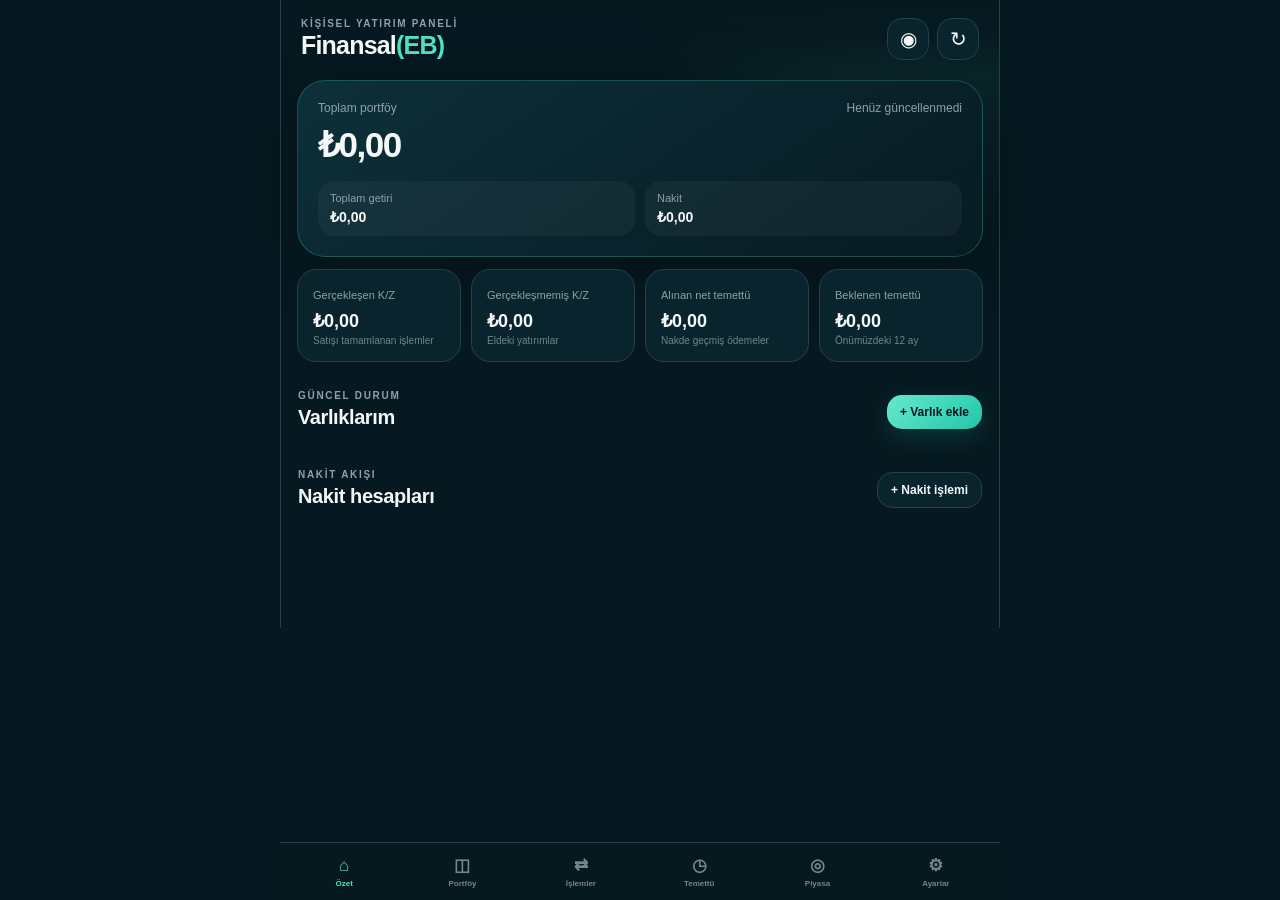
==== index.html @ a69c4a5e "FinansalEB v0.3.0 işlem ve temettü düzeltmesi FinansalEB v0.3.0 işlem ve temettü düzeltmesi" ====
<!doctype html>
<html lang="tr">
<head>
  <meta charset="utf-8">
  <meta name="viewport" content="width=device-width,initial-scale=1,viewport-fit=cover,user-scalable=no">
  <meta name="theme-color" content="#071c24">
  <meta name="description" content="Kişisel, Türkçe yatırım ve temettü takip uygulaması">
  <title>Finansal(EB)</title>
  <link rel="stylesheet" href="styles.css">
</head>
<body>
  <header class="topbar">
    <div>
      <div class="eyebrow">KİŞİSEL YATIRIM PANELİ</div>
      <h1>Finansal<span>(EB)</span></h1>
    </div>
    <div class="top-actions">
      <button class="icon-button" id="privacyBtn" aria-label="Tutarları gizle">◉</button>
      <button class="icon-button" id="refreshBtn" aria-label="Verileri yenile">↻</button>
    </div>
  </header>

  <div id="migrationBanner" class="banner warning hidden"></div>
  <div id="statusBanner" class="banner hidden"></div>

  <main id="appMain">
    <section class="view active" data-view="dashboard">
      <div class="hero-card">
        <div class="hero-head"><span>Toplam portföy</span><span id="lastUpdate">Henüz güncellenmedi</span></div>
        <div class="hero-value money" id="totalPortfolio">₺0,00</div>
        <div class="hero-meta">
          <div><span>Toplam getiri</span><strong class="money" id="totalReturn">₺0,00</strong></div>
          <div><span>Nakit</span><strong class="money" id="cashTotal">₺0,00</strong></div>
        </div>
      </div>

      <div class="metric-grid">
        <article class="metric"><span>Gerçekleşen K/Z</span><strong class="money" id="realizedPnl">₺0,00</strong><small>Satışı tamamlanan işlemler</small></article>
        <article class="metric"><span>Gerçekleşmemiş K/Z</span><strong class="money" id="unrealizedPnl">₺0,00</strong><small>Eldeki yatırımlar</small></article>
        <article class="metric"><span>Alınan net temettü</span><strong class="money" id="receivedDividend">₺0,00</strong><small>Nakde geçmiş ödemeler</small></article>
        <article class="metric"><span>Beklenen temettü</span><strong class="money" id="expectedDividend">₺0,00</strong><small>Önümüzdeki 12 ay</small></article>
      </div>

      <div class="section-head"><div><span class="eyebrow">GÜNCEL DURUM</span><h2>Varlıklarım</h2></div><button class="primary small" data-action="add-instrument">+ Varlık ekle</button></div>
      <div id="dashboardAssets" class="card-list"></div>

      <div class="section-head"><div><span class="eyebrow">NAKİT AKIŞI</span><h2>Nakit hesapları</h2></div><button class="ghost small" data-action="cash-transaction">+ Nakit işlemi</button></div>
      <div id="cashCards" class="cash-grid"></div>
    </section>

    <section class="view" data-view="portfolio">
      <div class="section-head sticky-head"><div><span class="eyebrow">PORTFÖY</span><h2>Yatırımlar</h2></div><button class="primary small" data-action="add-instrument">+ Ekle</button></div>
      <div class="segmented" id="portfolioFilter">
        <button class="active" data-filter="ALL">Tümü</button><button data-filter="BIST">BIST</button><button data-filter="US">ABD/ETF</button><button data-filter="TEFAS">Fon</button><button data-filter="OTHER">Diğer</button>
      </div>
      <div id="portfolioList" class="portfolio-list"></div>
      <div class="report-card">
        <h3>Portföy röntgeni</h3>
        <div id="allocationBars" class="bars"></div>
      </div>
    </section>

    <section class="view" data-view="transactions">
      <div class="section-head sticky-head"><div><span class="eyebrow">İŞLEM DEFTERİ</span><h2>Alış, satış ve nakit</h2></div><button class="primary small" data-action="new-transaction">+ İşlem</button></div>
      <div class="metric-grid compact">
        <article class="metric"><span>Toplam satış</span><strong class="money" id="sellTurnover">₺0,00</strong></article>
        <article class="metric"><span>Gerçekleşen K/Z</span><strong class="money" id="txRealizedPnl">₺0,00</strong></article>
        <article class="metric"><span>Komisyonlar</span><strong class="money" id="totalCommissions">₺0,00</strong></article>
        <article class="metric"><span>Temettü nakit girişi</span><strong class="money" id="txDividend">₺0,00</strong></article>
      </div>
      <div class="segmented" id="transactionFilter"><button class="active" data-filter="ALL">Tümü</button><button data-filter="BUY">Alış</button><button data-filter="SELL">Satış</button><button data-filter="DIVIDEND">Temettü</button><button data-filter="CASH">Nakit</button></div>
      <div id="transactionList" class="timeline"></div>
    </section>

    <section class="view" data-view="dividends">
      <div class="section-head sticky-head"><div><span class="eyebrow">TEMETTÜ MERKEZİ</span><h2>Hak ediş ve ödemeler</h2></div><button class="primary small" data-action="add-dividend">+ Temettü</button></div>
      <div class="notice-card">
        <strong>Yeni güvenli hesaplama</strong>
        <p>Bir ödeme yalnızca hak kullanım tarihinden önce elde bulunan pay, doğrulanmış ödeme tarihi ve tekil olay kaydı birlikte varsa “alındı” sayılır.</p>
      </div>
      <div class="metric-grid compact">
        <article class="metric"><span>Bu yıl alınan</span><strong class="money" id="divYearReceived">₺0,00</strong></article>
        <article class="metric"><span>12 ay beklenen</span><strong class="money" id="divNext12">₺0,00</strong></article>
        <article class="metric"><span>Hak edilmedi</span><strong id="divNotEntitled">0 olay</strong></article>
        <article class="metric"><span>Kontrol gereken</span><strong id="divNeedsReview">0 olay</strong></article>
      </div>
      <div class="segmented" id="dividendFilter"><button class="active" data-filter="ALL">Tümü</button><button data-filter="RECEIVED">Alınan</button><button data-filter="UPCOMING">Yaklaşan</button><button data-filter="NOT_ENTITLED">Hak edilmedi</button><button data-filter="ESTIMATED">Tahmini</button></div>
      <div id="dividendList" class="event-list"></div>
    </section>

    <section class="view" data-view="market">
      <div class="section-head sticky-head"><div><span class="eyebrow">PİYASA VE GÖRÜŞLER</span><h2>Gündem</h2></div><button class="ghost small" id="newsRefresh">↻ Yenile</button></div>
      <div class="segmented two-row" id="marketTabs"><button class="active" data-market="portfolio">Portföyüm</button><button data-market="market">Piyasa</button><button data-market="dividend">Temettü/KAP</button><button data-market="writers">Yazılar</button><button data-market="portfolios">Açık portföyler</button></div>
      <div id="marketInfo" class="source-note"></div>
      <div id="newsList" class="news-list"></div>
      <div id="publicPortfolioPanel" class="hidden">
        <div class="notice-card"><strong>Kamuya açık örnek portföyler</strong><p>Bu bölüm gerçek zamanlı portföy değildir. Yalnızca resmî kamu bildirimlerinden alınan, gecikmeli ve kapsamı sınırlı veriyi gösterir; yatırım tavsiyesi değildir.</p></div>
        <div id="managerCards" class="manager-grid"></div>
        <div id="managerHoldings" class="holdings-table"></div>
      </div>
    </section>

    <section class="view" data-view="settings">
      <div class="section-head"><div><span class="eyebrow">AYARLAR</span><h2>Uygulama ve veriler</h2></div></div>
      <div class="settings-card">
        <label>Rapor para birimi<select id="baseCurrency"><option>TRY</option><option>USD</option><option>EUR</option><option>GBP</option></select></label>
        <label class="switch-row"><span><strong>Temettüyü otomatik nakde aktar</strong><small>Yalnız doğrulanmış ödeme ve hak ediş varsa</small></span><input id="autoPostDividends" type="checkbox"></label>
        <label class="switch-row"><span><strong>Tutarları gizle</strong><small>Uygulama ve widget gizlilik modu</small></span><input id="privacyMode" type="checkbox"></label>
        <label>Web/PWA kişisel sunucu adresi<input id="apiBaseUrl" placeholder="https://alanadiniz.com/finansaleb"></label>
      </div>
      <div class="settings-card">
        <h3>Yedekleme</h3>
        <p>Veriler cihazda saklanır. APK kaldırılmadan önce yedek alın.</p>
        <div class="button-row"><button class="primary" id="exportBtn">JSON yedeği al</button><label class="ghost file-label">Yedeği geri yükle<input type="file" id="importInput" accept="application/json,.json"></label></div>
      </div>
      <div class="settings-card danger-zone"><h3>Bakım</h3><button class="ghost" id="runMigrationReview">Eski alış tarihlerini kontrol et</button><button class="danger" id="resetBtn">Tüm verileri sıfırla</button></div>
      <div class="source-note"><strong>Finansal(EB) v0.3.0</strong><br>Portföy verileri cihazında tutulur. Fiyat, haber ve kamu bildirimi sorgularında yalnız sembol veya arama ifadesi dış kaynağa gönderilir.</div>
    </section>
  </main>

  <nav class="bottom-nav">
    <button class="active" data-nav="dashboard"><span>⌂</span>Özet</button>
    <button data-nav="portfolio"><span>◫</span>Portföy</button>
    <button data-nav="transactions"><span>⇄</span>İşlemler</button>
    <button data-nav="dividends"><span>◷</span>Temettü</button>
    <button data-nav="market"><span>◎</span>Piyasa</button>
    <button data-nav="settings"><span>⚙</span>Ayarlar</button>
  </nav>

  <div class="modal-backdrop hidden" id="modalBackdrop">
    <div class="modal-sheet" role="dialog" aria-modal="true">
      <div class="modal-handle"></div>
      <div id="modalContent"></div>
    </div>
  </div>
  <div id="toast" class="toast hidden"></div>

  <script src="ledger.js"></script>
  <script src="data.js"></script>
  <script src="app.js"></script>
</body>
</html>
---- styles.css ----
:root{--bg:#061920;--surface:#0a242d;--surface2:#0e2c36;--line:#23414b;--text:#f5f8f9;--muted:#8ca2aa;--accent:#4fe0c1;--accent2:#24bda3;--positive:#54dc9f;--negative:#ff7a87;--warning:#ffc96b;--shadow:0 18px 50px rgba(0,0,0,.28);--radius:22px;--safe-bottom:env(safe-area-inset-bottom,0px)}*{box-sizing:border-box}html,body{margin:0;min-height:100%;background:var(--bg);color:var(--text);font-family:Inter,ui-sans-serif,-apple-system,BlinkMacSystemFont,"Segoe UI",sans-serif}body{padding-bottom:calc(80px + var(--safe-bottom));background:radial-gradient(circle at 90% -10%,rgba(79,224,193,.11),transparent 32%),var(--bg)}button,input,select,textarea{font:inherit}button{cursor:pointer}.hidden{display:none!important}.topbar{position:sticky;top:0;z-index:20;display:flex;align-items:center;justify-content:space-between;padding:18px 20px 12px;background:linear-gradient(180deg,rgba(6,25,32,.98),rgba(6,25,32,.89),transparent);backdrop-filter:blur(14px)}.topbar h1{margin:2px 0 0;font-size:25px;letter-spacing:-.8px}.topbar h1 span{color:var(--accent)}.eyebrow{font-size:10px;letter-spacing:1.7px;color:var(--muted);font-weight:800}.top-actions{display:flex;gap:8px}.icon-button{width:42px;height:42px;border:1px solid var(--line);border-radius:15px;background:var(--surface);color:var(--text);font-size:20px}.banner{margin:0 16px 12px;padding:13px 15px;border:1px solid var(--line);border-radius:15px;background:var(--surface2);font-size:13px;line-height:1.45}.banner.warning{border-color:rgba(255,201,107,.45);background:rgba(255,201,107,.1);color:#ffe1a7}.view{display:none;padding:8px 16px 28px;animation:fade .18s ease}.view.active{display:block}@keyframes fade{from{opacity:.4;transform:translateY(4px)}to{opacity:1;transform:none}}.hero-card{padding:20px;border:1px solid rgba(79,224,193,.24);border-radius:28px;background:linear-gradient(145deg,#0d303a,#09222b 62%,#071b22);box-shadow:var(--shadow)}.hero-head{display:flex;justify-content:space-between;color:var(--muted);font-size:12px}.hero-value{font-size:35px;font-weight:850;letter-spacing:-1.5px;margin:10px 0 16px}.hero-meta{display:grid;grid-template-columns:1fr 1fr;gap:10px}.hero-meta div{padding:11px 12px;border-radius:16px;background:rgba(255,255,255,.04);display:flex;flex-direction:column;gap:5px}.hero-meta span,.metric span{font-size:11px;color:var(--muted)}.hero-meta strong{font-size:14px}.metric-grid{display:grid;grid-template-columns:1fr 1fr;gap:10px;margin:12px 0 22px}.metric{min-width:0;padding:15px;border:1px solid var(--line);border-radius:19px;background:var(--surface)}.metric strong{display:block;margin:7px 0 3px;font-size:18px;overflow:hidden;text-overflow:ellipsis}.metric small{display:block;color:#6f858d;font-size:10px}.metric-grid.compact .metric{padding:13px}.metric-grid.compact .metric strong{font-size:15px}.section-head{display:flex;align-items:flex-end;justify-content:space-between;gap:12px;margin:23px 1px 12px}.section-head h2{font-size:20px;margin:3px 0 0;letter-spacing:-.4px}.sticky-head{position:sticky;top:73px;z-index:10;padding:10px 0 7px;background:linear-gradient(180deg,var(--bg) 75%,transparent)}button.primary,.primary{border:0;border-radius:15px;padding:13px 17px;background:linear-gradient(135deg,#65e9ce,#23c6aa);color:#05181d;font-weight:850;box-shadow:0 8px 24px rgba(36,189,163,.18)}button.ghost,.ghost{border:1px solid var(--line);border-radius:15px;padding:12px 16px;background:var(--surface);color:var(--text);font-weight:750}.small{padding:10px 13px!important;font-size:12px}.danger{border:1px solid rgba(255,122,135,.4);border-radius:15px;padding:12px 16px;background:rgba(255,122,135,.08);color:#ff9aa4;font-weight:750}.card-list,.portfolio-list,.timeline,.event-list,.news-list{display:flex;flex-direction:column;gap:10px}.empty{padding:28px 18px;text-align:center;border:1px dashed var(--line);border-radius:21px;color:var(--muted)}.asset-card,.transaction-card,.event-card,.news-card,.settings-card,.report-card,.notice-card{border:1px solid var(--line);border-radius:20px;background:var(--surface);padding:15px}.asset-top,.transaction-top,.event-top,.news-top{display:flex;align-items:flex-start;justify-content:space-between;gap:12px}.symbol-badge{min-width:45px;height:45px;border-radius:15px;background:rgba(79,224,193,.11);border:1px solid rgba(79,224,193,.18);display:grid;place-items:center;color:var(--accent);font-weight:900}.asset-identity{display:flex;gap:11px;min-width:0}.asset-identity h3,.event-card h3,.transaction-card h3,.news-card h3{margin:1px 0 4px;font-size:15px}.asset-identity p,.event-card p,.transaction-card p,.news-card p{margin:0;color:var(--muted);font-size:11px;line-height:1.4}.asset-value{text-align:right}.asset-value strong{display:block;font-size:16px}.asset-value small{font-size:11px}.asset-stats{display:grid;grid-template-columns:repeat(3,1fr);gap:8px;margin-top:13px}.asset-stats div{padding:9px;border-radius:13px;background:rgba(255,255,255,.035)}.asset-stats span{display:block;color:var(--muted);font-size:9px}.asset-stats strong{display:block;margin-top:4px;font-size:12px}.asset-actions{display:flex;gap:8px;margin-top:12px}.asset-actions button{flex:1;border:1px solid var(--line);background:#0b2933;color:var(--text);padding:9px;border-radius:12px;font-weight:750;font-size:11px}.asset-actions button.sell{border-color:rgba(255,122,135,.25);color:#ff9aa4}.positive{color:var(--positive)!important}.negative{color:var(--negative)!important}.muted{color:var(--muted)!important}.segmented{display:flex;gap:6px;overflow:auto;padding:2px 0 12px;scrollbar-width:none}.segmented::-webkit-scrollbar{display:none}.segmented button{white-space:nowrap;border:1px solid var(--line);border-radius:999px;padding:9px 13px;background:transparent;color:var(--muted);font-size:11px;font-weight:750}.segmented button.active{background:var(--accent);border-color:var(--accent);color:#052027}.two-row{flex-wrap:wrap;overflow:visible}.cash-grid{display:grid;grid-template-columns:repeat(2,1fr);gap:9px}.cash-card{padding:13px;border:1px solid var(--line);border-radius:18px;background:var(--surface)}.cash-card span{font-size:10px;color:var(--muted)}.cash-card strong{display:block;margin-top:7px}.report-card{margin-top:18px}.report-card h3,.settings-card h3{margin:0 0 14px;font-size:16px}.bars{display:flex;flex-direction:column;gap:11px}.bar-row{display:grid;grid-template-columns:85px 1fr 45px;align-items:center;gap:9px;font-size:11px}.bar-track{height:8px;border-radius:999px;background:#15333d;overflow:hidden}.bar-fill{height:100%;border-radius:999px;background:linear-gradient(90deg,var(--accent2),var(--accent));min-width:2px}.transaction-card,.event-card{position:relative;padding-left:17px}.transaction-card:before,.event-card:before{content:"";position:absolute;left:0;top:16px;bottom:16px;width:3px;border-radius:4px;background:var(--accent)}.transaction-card.sell:before{background:var(--negative)}.transaction-card.dividend:before{background:var(--warning)}.tx-amount{text-align:right}.tx-amount strong{display:block}.tx-amount small{color:var(--muted)}.tag-row{display:flex;flex-wrap:wrap;gap:6px;margin-top:11px}.tag{display:inline-flex;padding:5px 8px;border-radius:999px;background:rgba(255,255,255,.05);color:var(--muted);font-size:9px;font-weight:750}.tag.good{background:rgba(84,220,159,.1);color:var(--positive)}.tag.bad{background:rgba(255,122,135,.1);color:#ff9aa4}.tag.warn{background:rgba(255,201,107,.1);color:var(--warning)}.card-menu{border:0;background:transparent;color:var(--muted);font-size:18px}.notice-card{margin-bottom:12px;background:linear-gradient(145deg,rgba(79,224,193,.09),rgba(10,36,45,.9))}.notice-card strong{color:var(--accent)}.notice-card p,.source-note{color:var(--muted);font-size:11px;line-height:1.55}.event-grid{display:grid;grid-template-columns:repeat(2,1fr);gap:8px;margin-top:12px}.event-grid div{padding:9px;background:rgba(255,255,255,.035);border-radius:12px}.event-grid span{display:block;color:var(--muted);font-size:9px}.event-grid strong{display:block;margin-top:4px;font-size:12px}.news-card{padding:14px}.news-card h3{line-height:1.4}.news-top small{color:var(--muted);white-space:nowrap}.news-card .source-link{display:inline-flex;margin-top:10px;color:var(--accent);font-size:11px;font-weight:800}.source-note{padding:11px 13px;border:1px solid var(--line);border-radius:14px;background:rgba(255,255,255,.025);margin-bottom:12px}.manager-grid{display:grid;grid-template-columns:1fr 1fr;gap:9px}.manager-card{border:1px solid var(--line);border-radius:18px;background:var(--surface);padding:13px;text-align:left;color:var(--text)}.manager-card strong{display:block}.manager-card small{display:block;color:var(--muted);margin-top:5px}.holdings-table{margin-top:12px}.holding-row{display:grid;grid-template-columns:1fr auto;gap:10px;padding:11px 2px;border-bottom:1px solid rgba(35,65,75,.65)}.holding-row strong{display:block;font-size:12px}.holding-row small{display:block;color:var(--muted);font-size:9px;margin-top:3px}.holding-row div:last-child{text-align:right}.settings-card{margin-bottom:12px}.settings-card label{display:block;color:var(--muted);font-size:11px;margin-bottom:13px}.settings-card input:not([type=checkbox]),.settings-card select{width:100%;margin-top:7px}.switch-row{display:flex!important;align-items:center;justify-content:space-between;gap:14px}.switch-row span{display:flex;flex-direction:column}.switch-row strong{color:var(--text);font-size:12px}.switch-row small{margin-top:3px}.switch-row input{width:22px;height:22px;accent-color:var(--accent)}.button-row{display:flex;gap:9px;flex-wrap:wrap}.file-label{display:inline-flex;align-items:center}.file-label input{display:none}.danger-zone{display:flex;flex-direction:column;gap:9px}input,select,textarea{border:1px solid var(--line);border-radius:15px;background:#08212a;color:var(--text);padding:13px 14px;outline:none}input:focus,select:focus,textarea:focus{border-color:rgba(79,224,193,.7);box-shadow:0 0 0 3px rgba(79,224,193,.08)}select option{background:#08212a}.bottom-nav{position:fixed;z-index:30;left:0;right:0;bottom:0;display:grid;grid-template-columns:repeat(6,1fr);padding:8px 5px calc(8px + var(--safe-bottom));border-top:1px solid var(--line);background:rgba(6,25,32,.96);backdrop-filter:blur(18px)}.bottom-nav button{border:0;background:transparent;color:#71868e;font-size:8px;font-weight:750;padding:4px 1px}.bottom-nav button span{display:block;font-size:17px;margin-bottom:3px}.bottom-nav button.active{color:var(--accent)}.modal-backdrop{position:fixed;z-index:100;inset:0;background:rgba(0,0,0,.62);display:flex;align-items:flex-end;backdrop-filter:blur(5px)}.modal-sheet{width:100%;max-height:92vh;overflow:auto;padding:10px 20px calc(22px + var(--safe-bottom));border:1px solid #254650;border-bottom:0;border-radius:31px 31px 0 0;background:#071e27;box-shadow:0 -20px 70px rgba(0,0,0,.5)}.modal-handle{width:68px;height:5px;border-radius:10px;background:#36535d;margin:1px auto 16px}.modal-title{display:flex;align-items:center;justify-content:space-between;margin-bottom:15px}.modal-title h2{margin:0;font-size:23px}.modal-title button{border:0;background:transparent;color:var(--muted);font-size:24px}.form-grid{display:grid;grid-template-columns:1fr 1fr;gap:12px}.form-grid .full{grid-column:1/-1}.form-grid label{color:var(--muted);font-size:11px;font-weight:700}.form-grid input,.form-grid select,.form-grid textarea{display:block;width:100%;margin-top:7px}.form-note{grid-column:1/-1;color:var(--muted);font-size:10px;line-height:1.45}.modal-actions{display:flex;gap:10px;margin-top:20px}.modal-actions button{flex:1}.search-results{display:flex;flex-direction:column;gap:8px;max-height:270px;overflow:auto;margin-top:12px}.search-result{display:flex;justify-content:space-between;gap:12px;text-align:left;border:1px solid var(--line);border-radius:15px;background:var(--surface);color:var(--text);padding:12px}.search-result strong{display:block}.search-result small{color:var(--muted)}.toast{position:fixed;z-index:200;left:18px;right:18px;bottom:calc(88px + var(--safe-bottom));padding:13px 15px;border-radius:15px;background:#dffcf5;color:#06221d;font-size:12px;font-weight:750;box-shadow:var(--shadow)}.toast.error{background:#ffd9dd;color:#4b0b12}.privacy .money{filter:blur(8px);user-select:none}.privacy .money:hover{filter:blur(6px)}@media(min-width:720px){body{max-width:720px;margin:0 auto;border-left:1px solid var(--line);border-right:1px solid var(--line)}.bottom-nav{max-width:720px;margin:auto}.modal-sheet{max-width:720px;margin:auto}.metric-grid{grid-template-columns:repeat(4,1fr)}.cash-grid{grid-template-columns:repeat(4,1fr)}}
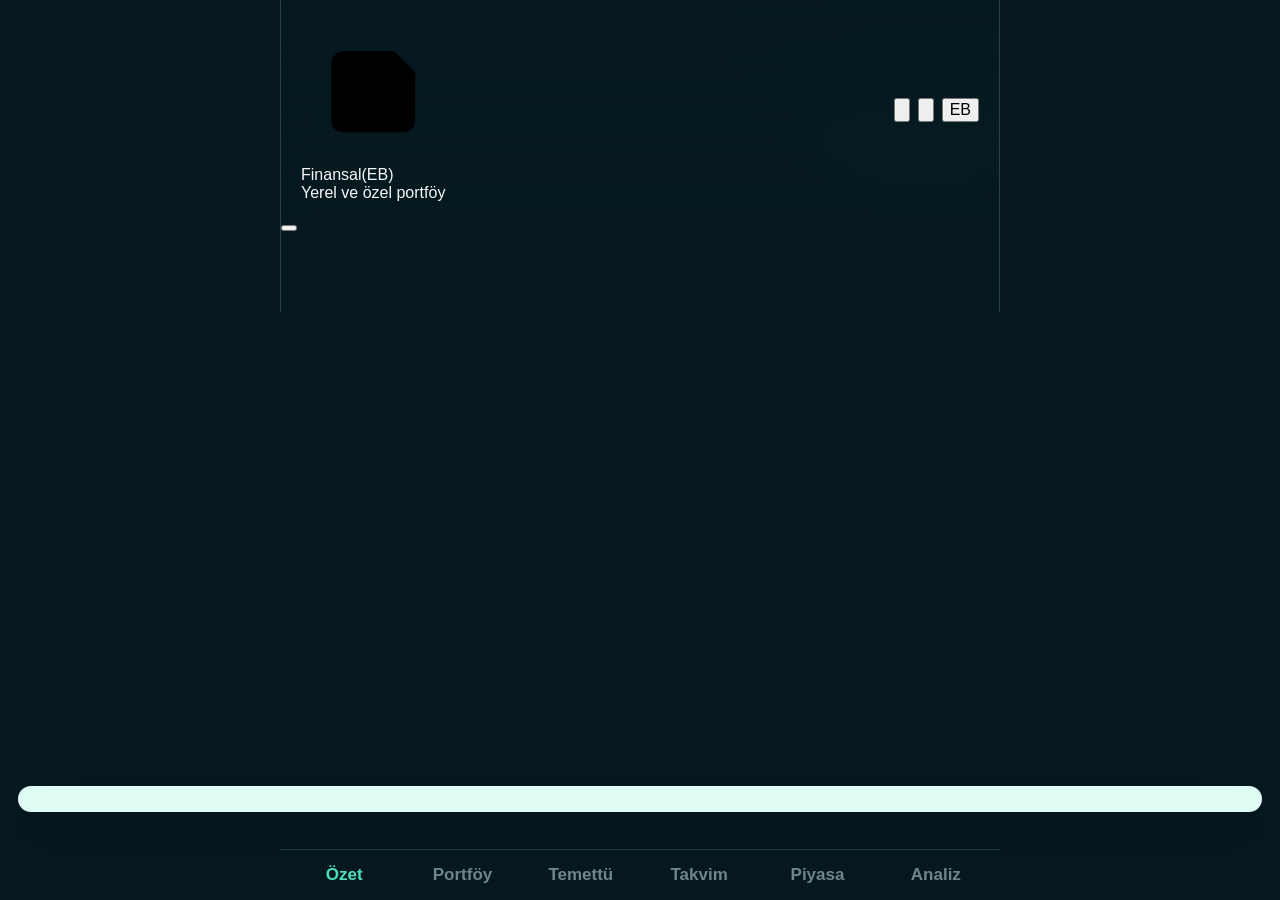
==== commit dde3da62: "FinansalEB-v0.3.0 FinansalEB-v0.3.0" ====
--- a/index.html
+++ b/index.html
@@ -3,140 +3,50 @@
 <head>
   <meta charset="utf-8">
   <meta name="viewport" content="width=device-width,initial-scale=1,viewport-fit=cover,user-scalable=no">
-  <meta name="theme-color" content="#071c24">
-  <meta name="description" content="Kişisel, Türkçe yatırım ve temettü takip uygulaması">
+  <meta name="theme-color" content="#07131b">
+  <meta name="apple-mobile-web-app-capable" content="yes">
+  <meta name="apple-mobile-web-app-status-bar-style" content="black-translucent">
   <title>Finansal(EB)</title>
+  <link rel="manifest" href="manifest.webmanifest">
+  <link rel="icon" href="icon-192.png">
   <link rel="stylesheet" href="styles.css">
 </head>
 <body>
-  <header class="topbar">
-    <div>
-      <div class="eyebrow">KİŞİSEL YATIRIM PANELİ</div>
-      <h1>Finansal<span>(EB)</span></h1>
-    </div>
-    <div class="top-actions">
-      <button class="icon-button" id="privacyBtn" aria-label="Tutarları gizle">◉</button>
-      <button class="icon-button" id="refreshBtn" aria-label="Verileri yenile">↻</button>
-    </div>
-  </header>
-
-  <div id="migrationBanner" class="banner warning hidden"></div>
-  <div id="statusBanner" class="banner hidden"></div>
-
-  <main id="appMain">
-    <section class="view active" data-view="dashboard">
-      <div class="hero-card">
-        <div class="hero-head"><span>Toplam portföy</span><span id="lastUpdate">Henüz güncellenmedi</span></div>
-        <div class="hero-value money" id="totalPortfolio">₺0,00</div>
-        <div class="hero-meta">
-          <div><span>Toplam getiri</span><strong class="money" id="totalReturn">₺0,00</strong></div>
-          <div><span>Nakit</span><strong class="money" id="cashTotal">₺0,00</strong></div>
+  <div id="app" class="app-shell">
+    <header class="topbar">
+      <div class="brand-wrap">
+        <div class="brand-mark" aria-hidden="true">
+          <svg viewBox="0 0 48 48"><path d="M10 34V15.5c0-2.5 2-4.5 4.5-4.5H31l7 7v16c0 2.2-1.8 4-4 4H14c-2.2 0-4-1.8-4-4Z"/><path d="M18 30.5 23 25l4 3 6-8"/><path d="m30 20 3-1-1 3"/></svg>
+        </div>
+        <div>
+          <div class="brand-name">Finansal<span>(EB)</span></div>
+          <div id="syncText" class="sync-line">Yerel ve özel portföy</div>
         </div>
       </div>
+      <div class="top-actions">
+        <button id="privacyBtn" class="icon-btn" aria-label="Gizlilik modu" title="Gizlilik modu"></button>
+        <button id="syncBtn" class="icon-btn sync-btn" aria-label="Verileri yenile" title="Verileri yenile"></button>
+        <button id="moreBtn" class="avatar-btn" aria-label="Ayarlar">EB</button>
+      </div>
+    </header>
 
-      <div class="metric-grid">
-        <article class="metric"><span>Gerçekleşen K/Z</span><strong class="money" id="realizedPnl">₺0,00</strong><small>Satışı tamamlanan işlemler</small></article>
-        <article class="metric"><span>Gerçekleşmemiş K/Z</span><strong class="money" id="unrealizedPnl">₺0,00</strong><small>Eldeki yatırımlar</small></article>
-        <article class="metric"><span>Alınan net temettü</span><strong class="money" id="receivedDividend">₺0,00</strong><small>Nakde geçmiş ödemeler</small></article>
-        <article class="metric"><span>Beklenen temettü</span><strong class="money" id="expectedDividend">₺0,00</strong><small>Önümüzdeki 12 ay</small></article>
-      </div>
+    <main id="page" class="page" aria-live="polite"></main>
 
-      <div class="section-head"><div><span class="eyebrow">GÜNCEL DURUM</span><h2>Varlıklarım</h2></div><button class="primary small" data-action="add-instrument">+ Varlık ekle</button></div>
-      <div id="dashboardAssets" class="card-list"></div>
+    <button id="fab" class="fab" aria-label="Yeni işlem ekle"></button>
 
-      <div class="section-head"><div><span class="eyebrow">NAKİT AKIŞI</span><h2>Nakit hesapları</h2></div><button class="ghost small" data-action="cash-transaction">+ Nakit işlemi</button></div>
-      <div id="cashCards" class="cash-grid"></div>
-    </section>
+    <nav id="bottomNav" class="bottom-nav" aria-label="Ana menü">
+      <button data-page="dashboard" class="nav-item active"><span class="nav-icon" data-icon="home"></span><span>Özet</span></button>
+      <button data-page="portfolio" class="nav-item"><span class="nav-icon" data-icon="portfolio"></span><span>Portföy</span></button>
+      <button data-page="dividends" class="nav-item"><span class="nav-icon" data-icon="dividend"></span><span>Temettü</span></button>
+      <button data-page="calendar" class="nav-item"><span class="nav-icon" data-icon="calendar"></span><span>Takvim</span></button>
+      <button data-page="market" class="nav-item"><span class="nav-icon" data-icon="news"></span><span>Piyasa</span></button>
+      <button data-page="analytics" class="nav-item"><span class="nav-icon" data-icon="analytics"></span><span>Analiz</span></button>
+    </nav>
+  </div>
 
-    <section class="view" data-view="portfolio">
-      <div class="section-head sticky-head"><div><span class="eyebrow">PORTFÖY</span><h2>Yatırımlar</h2></div><button class="primary small" data-action="add-instrument">+ Ekle</button></div>
-      <div class="segmented" id="portfolioFilter">
-        <button class="active" data-filter="ALL">Tümü</button><button data-filter="BIST">BIST</button><button data-filter="US">ABD/ETF</button><button data-filter="TEFAS">Fon</button><button data-filter="OTHER">Diğer</button>
-      </div>
-      <div id="portfolioList" class="portfolio-list"></div>
-      <div class="report-card">
-        <h3>Portföy röntgeni</h3>
-        <div id="allocationBars" class="bars"></div>
-      </div>
-    </section>
-
-    <section class="view" data-view="transactions">
-      <div class="section-head sticky-head"><div><span class="eyebrow">İŞLEM DEFTERİ</span><h2>Alış, satış ve nakit</h2></div><button class="primary small" data-action="new-transaction">+ İşlem</button></div>
-      <div class="metric-grid compact">
-        <article class="metric"><span>Toplam satış</span><strong class="money" id="sellTurnover">₺0,00</strong></article>
-        <article class="metric"><span>Gerçekleşen K/Z</span><strong class="money" id="txRealizedPnl">₺0,00</strong></article>
-        <article class="metric"><span>Komisyonlar</span><strong class="money" id="totalCommissions">₺0,00</strong></article>
-        <article class="metric"><span>Temettü nakit girişi</span><strong class="money" id="txDividend">₺0,00</strong></article>
-      </div>
-      <div class="segmented" id="transactionFilter"><button class="active" data-filter="ALL">Tümü</button><button data-filter="BUY">Alış</button><button data-filter="SELL">Satış</button><button data-filter="DIVIDEND">Temettü</button><button data-filter="CASH">Nakit</button></div>
-      <div id="transactionList" class="timeline"></div>
-    </section>
-
-    <section class="view" data-view="dividends">
-      <div class="section-head sticky-head"><div><span class="eyebrow">TEMETTÜ MERKEZİ</span><h2>Hak ediş ve ödemeler</h2></div><button class="primary small" data-action="add-dividend">+ Temettü</button></div>
-      <div class="notice-card">
-        <strong>Yeni güvenli hesaplama</strong>
-        <p>Bir ödeme yalnızca hak kullanım tarihinden önce elde bulunan pay, doğrulanmış ödeme tarihi ve tekil olay kaydı birlikte varsa “alındı” sayılır.</p>
-      </div>
-      <div class="metric-grid compact">
-        <article class="metric"><span>Bu yıl alınan</span><strong class="money" id="divYearReceived">₺0,00</strong></article>
-        <article class="metric"><span>12 ay beklenen</span><strong class="money" id="divNext12">₺0,00</strong></article>
-        <article class="metric"><span>Hak edilmedi</span><strong id="divNotEntitled">0 olay</strong></article>
-        <article class="metric"><span>Kontrol gereken</span><strong id="divNeedsReview">0 olay</strong></article>
-      </div>
-      <div class="segmented" id="dividendFilter"><button class="active" data-filter="ALL">Tümü</button><button data-filter="RECEIVED">Alınan</button><button data-filter="UPCOMING">Yaklaşan</button><button data-filter="NOT_ENTITLED">Hak edilmedi</button><button data-filter="ESTIMATED">Tahmini</button></div>
-      <div id="dividendList" class="event-list"></div>
-    </section>
-
-    <section class="view" data-view="market">
-      <div class="section-head sticky-head"><div><span class="eyebrow">PİYASA VE GÖRÜŞLER</span><h2>Gündem</h2></div><button class="ghost small" id="newsRefresh">↻ Yenile</button></div>
-      <div class="segmented two-row" id="marketTabs"><button class="active" data-market="portfolio">Portföyüm</button><button data-market="market">Piyasa</button><button data-market="dividend">Temettü/KAP</button><button data-market="writers">Yazılar</button><button data-market="portfolios">Açık portföyler</button></div>
-      <div id="marketInfo" class="source-note"></div>
-      <div id="newsList" class="news-list"></div>
-      <div id="publicPortfolioPanel" class="hidden">
-        <div class="notice-card"><strong>Kamuya açık örnek portföyler</strong><p>Bu bölüm gerçek zamanlı portföy değildir. Yalnızca resmî kamu bildirimlerinden alınan, gecikmeli ve kapsamı sınırlı veriyi gösterir; yatırım tavsiyesi değildir.</p></div>
-        <div id="managerCards" class="manager-grid"></div>
-        <div id="managerHoldings" class="holdings-table"></div>
-      </div>
-    </section>
-
-    <section class="view" data-view="settings">
-      <div class="section-head"><div><span class="eyebrow">AYARLAR</span><h2>Uygulama ve veriler</h2></div></div>
-      <div class="settings-card">
-        <label>Rapor para birimi<select id="baseCurrency"><option>TRY</option><option>USD</option><option>EUR</option><option>GBP</option></select></label>
-        <label class="switch-row"><span><strong>Temettüyü otomatik nakde aktar</strong><small>Yalnız doğrulanmış ödeme ve hak ediş varsa</small></span><input id="autoPostDividends" type="checkbox"></label>
-        <label class="switch-row"><span><strong>Tutarları gizle</strong><small>Uygulama ve widget gizlilik modu</small></span><input id="privacyMode" type="checkbox"></label>
-        <label>Web/PWA kişisel sunucu adresi<input id="apiBaseUrl" placeholder="https://alanadiniz.com/finansaleb"></label>
-      </div>
-      <div class="settings-card">
-        <h3>Yedekleme</h3>
-        <p>Veriler cihazda saklanır. APK kaldırılmadan önce yedek alın.</p>
-        <div class="button-row"><button class="primary" id="exportBtn">JSON yedeği al</button><label class="ghost file-label">Yedeği geri yükle<input type="file" id="importInput" accept="application/json,.json"></label></div>
-      </div>
-      <div class="settings-card danger-zone"><h3>Bakım</h3><button class="ghost" id="runMigrationReview">Eski alış tarihlerini kontrol et</button><button class="danger" id="resetBtn">Tüm verileri sıfırla</button></div>
-      <div class="source-note"><strong>Finansal(EB) v0.3.0</strong><br>Portföy verileri cihazında tutulur. Fiyat, haber ve kamu bildirimi sorgularında yalnız sembol veya arama ifadesi dış kaynağa gönderilir.</div>
-    </section>
-  </main>
-
-  <nav class="bottom-nav">
-    <button class="active" data-nav="dashboard"><span>⌂</span>Özet</button>
-    <button data-nav="portfolio"><span>◫</span>Portföy</button>
-    <button data-nav="transactions"><span>⇄</span>İşlemler</button>
-    <button data-nav="dividends"><span>◷</span>Temettü</button>
-    <button data-nav="market"><span>◎</span>Piyasa</button>
-    <button data-nav="settings"><span>⚙</span>Ayarlar</button>
-  </nav>
-
-  <div class="modal-backdrop hidden" id="modalBackdrop">
-    <div class="modal-sheet" role="dialog" aria-modal="true">
-      <div class="modal-handle"></div>
-      <div id="modalContent"></div>
-    </div>
-  </div>
-  <div id="toast" class="toast hidden"></div>
-
-  <script src="ledger.js"></script>
-  <script src="data.js"></script>
+  <div id="modalLayer" class="modal-layer" aria-hidden="true"></div>
+  <div id="toast" class="toast" role="status"></div>
+  <input id="importInput" type="file" accept="application/json,.json" hidden>
   <script src="app.js"></script>
 </body>
 </html>
